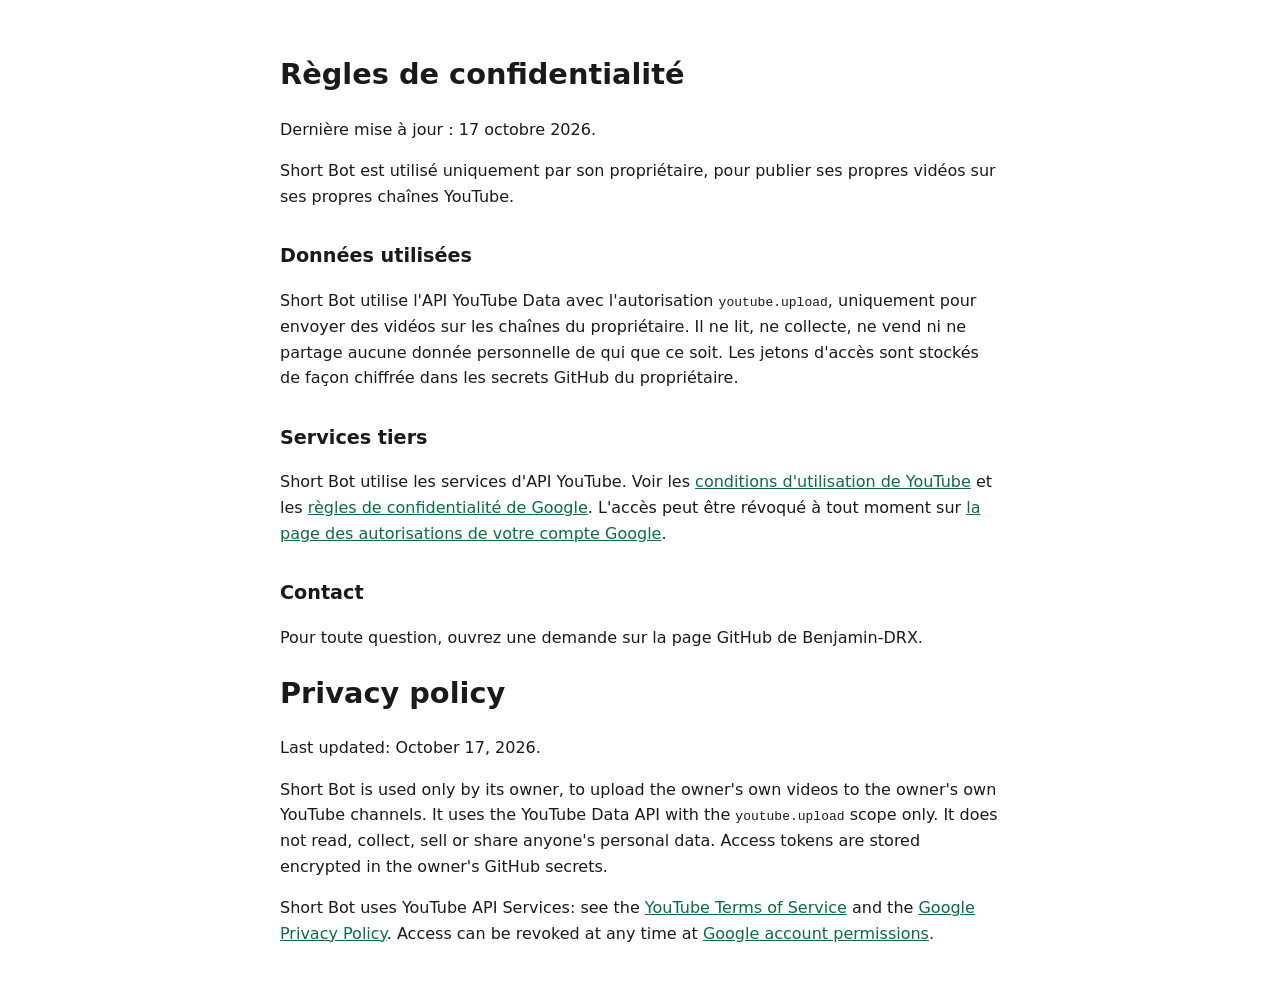
==== privacy.html @ d607454c "Pages d'accueil et de confidentialité de Short Bot Co-Authored-By: Claude Opus 5.5 (1M context) <nor" ====
<!doctype html>
<html lang="fr">
<head><meta charset="utf-8"><meta name="viewport" content="width=device-width,initial-scale=1">
<title>Short Bot : confidentialité</title><link rel="stylesheet" href="style.css"></head>
<body>
<h1>Règles de confidentialité</h1>
<p>Dernière mise à jour : 17 octobre 2026.</p>
<p>Short Bot est utilisé uniquement par son propriétaire, pour publier ses propres vidéos sur ses propres chaînes YouTube.</p>
<h2>Données utilisées</h2>
<p>Short Bot utilise l'API YouTube Data avec l'autorisation <code>youtube.upload</code>, uniquement pour envoyer des vidéos
sur les chaînes du propriétaire. Il ne lit, ne collecte, ne vend ni ne partage aucune donnée personnelle de qui que ce soit.
Les jetons d'accès sont stockés de façon chiffrée dans les secrets GitHub du propriétaire.</p>
<h2>Services tiers</h2>
<p>Short Bot utilise les services d'API YouTube. Voir les <a href="https://www.youtube.com/t/terms">conditions d'utilisation de YouTube</a>
et les <a href="https://policies.google.com/privacy">règles de confidentialité de Google</a>.
L'accès peut être révoqué à tout moment sur <a href="https://myaccount.google.com/permissions">la page des autorisations de votre compte Google</a>.</p>
<h2>Contact</h2>
<p>Pour toute question, ouvrez une demande sur la page GitHub de Benjamin-DRX.</p>

<h1 lang="en">Privacy policy</h1>
<div lang="en">
<p>Last updated: October 17, 2026.</p>
<p>Short Bot is used only by its owner, to upload the owner's own videos to the owner's own YouTube channels.
It uses the YouTube Data API with the <code>youtube.upload</code> scope only. It does not read, collect, sell or share
anyone's personal data. Access tokens are stored encrypted in the owner's GitHub secrets.</p>
<p>Short Bot uses YouTube API Services: see the <a href="https://www.youtube.com/t/terms">YouTube Terms of Service</a>
and the <a href="https://policies.google.com/privacy">Google Privacy Policy</a>. Access can be revoked at any time at
<a href="https://myaccount.google.com/permissions">Google account permissions</a>.</p>
</div>
</body>
</html>
---- style.css ----
body{font-family:system-ui,-apple-system,Segoe UI,Roboto,sans-serif;max-width:720px;margin:0 auto;padding:32px 16px;line-height:1.6;color:#1a1a1a;background:#fff}
h1{font-size:1.8rem}h2{font-size:1.2rem;margin-top:2rem}a{color:#0b6b46}
@media (prefers-color-scheme:dark){body{background:#111;color:#eee}a{color:#5fd3a0}}
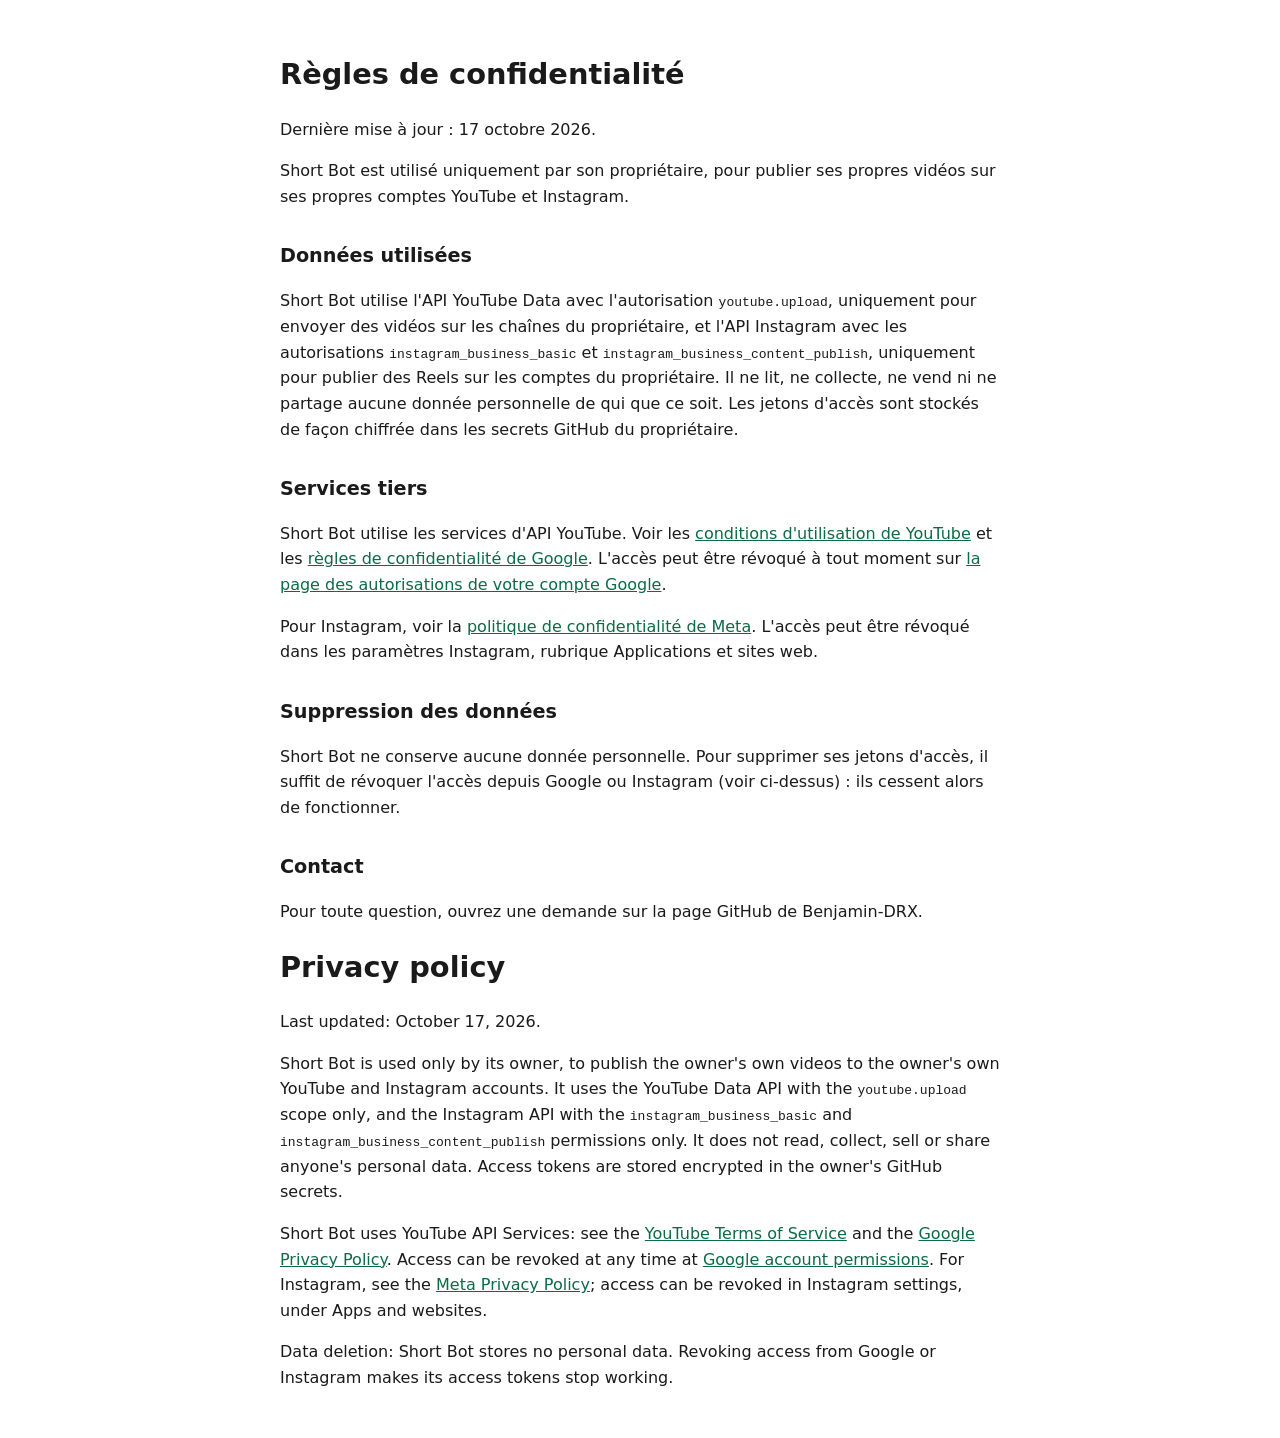
==== commit 13dcb26e: "Instagram dans la confidentialité, page de conditions Co-Authored-By: Claude Opus 5.5 (1M context) <" ====
--- a/privacy.html
+++ b/privacy.html
@@ -5,27 +5,38 @@
 <body>
 <h1>Règles de confidentialité</h1>
 <p>Dernière mise à jour : 17 octobre 2026.</p>
-<p>Short Bot est utilisé uniquement par son propriétaire, pour publier ses propres vidéos sur ses propres chaînes YouTube.</p>
+<p>Short Bot est utilisé uniquement par son propriétaire, pour publier ses propres vidéos sur ses propres comptes YouTube et Instagram.</p>
 <h2>Données utilisées</h2>
 <p>Short Bot utilise l'API YouTube Data avec l'autorisation <code>youtube.upload</code>, uniquement pour envoyer des vidéos
-sur les chaînes du propriétaire. Il ne lit, ne collecte, ne vend ni ne partage aucune donnée personnelle de qui que ce soit.
+sur les chaînes du propriétaire, et l'API Instagram avec les autorisations <code>instagram_business_basic</code>
+et <code>instagram_business_content_publish</code>, uniquement pour publier des Reels sur les comptes du propriétaire. Il ne lit, ne collecte, ne vend ni ne partage aucune donnée personnelle de qui que ce soit.
 Les jetons d'accès sont stockés de façon chiffrée dans les secrets GitHub du propriétaire.</p>
 <h2>Services tiers</h2>
 <p>Short Bot utilise les services d'API YouTube. Voir les <a href="https://www.youtube.com/t/terms">conditions d'utilisation de YouTube</a>
 et les <a href="https://policies.google.com/privacy">règles de confidentialité de Google</a>.
 L'accès peut être révoqué à tout moment sur <a href="https://myaccount.google.com/permissions">la page des autorisations de votre compte Google</a>.</p>
+<p>Pour Instagram, voir la <a href="https://privacycenter.instagram.com/policy">politique de confidentialité de Meta</a>.
+L'accès peut être révoqué dans les paramètres Instagram, rubrique Applications et sites web.</p>
+<h2 id="suppression">Suppression des données</h2>
+<p>Short Bot ne conserve aucune donnée personnelle. Pour supprimer ses jetons d'accès, il suffit de révoquer l'accès
+depuis Google ou Instagram (voir ci-dessus) : ils cessent alors de fonctionner.</p>
 <h2>Contact</h2>
 <p>Pour toute question, ouvrez une demande sur la page GitHub de Benjamin-DRX.</p>
 
 <h1 lang="en">Privacy policy</h1>
 <div lang="en">
 <p>Last updated: October 17, 2026.</p>
-<p>Short Bot is used only by its owner, to upload the owner's own videos to the owner's own YouTube channels.
-It uses the YouTube Data API with the <code>youtube.upload</code> scope only. It does not read, collect, sell or share
+<p>Short Bot is used only by its owner, to publish the owner's own videos to the owner's own YouTube and Instagram accounts.
+It uses the YouTube Data API with the <code>youtube.upload</code> scope only, and the Instagram API with the
+<code>instagram_business_basic</code> and <code>instagram_business_content_publish</code> permissions only. It does not read, collect, sell or share
 anyone's personal data. Access tokens are stored encrypted in the owner's GitHub secrets.</p>
 <p>Short Bot uses YouTube API Services: see the <a href="https://www.youtube.com/t/terms">YouTube Terms of Service</a>
 and the <a href="https://policies.google.com/privacy">Google Privacy Policy</a>. Access can be revoked at any time at
-<a href="https://myaccount.google.com/permissions">Google account permissions</a>.</p>
+<a href="https://myaccount.google.com/permissions">Google account permissions</a>.
+For Instagram, see the <a href="https://privacycenter.instagram.com/policy">Meta Privacy Policy</a>; access can be revoked in
+Instagram settings, under Apps and websites.</p>
+<p id="deletion">Data deletion: Short Bot stores no personal data. Revoking access from Google or Instagram makes its
+access tokens stop working.</p>
 </div>
 </body>
 </html>
